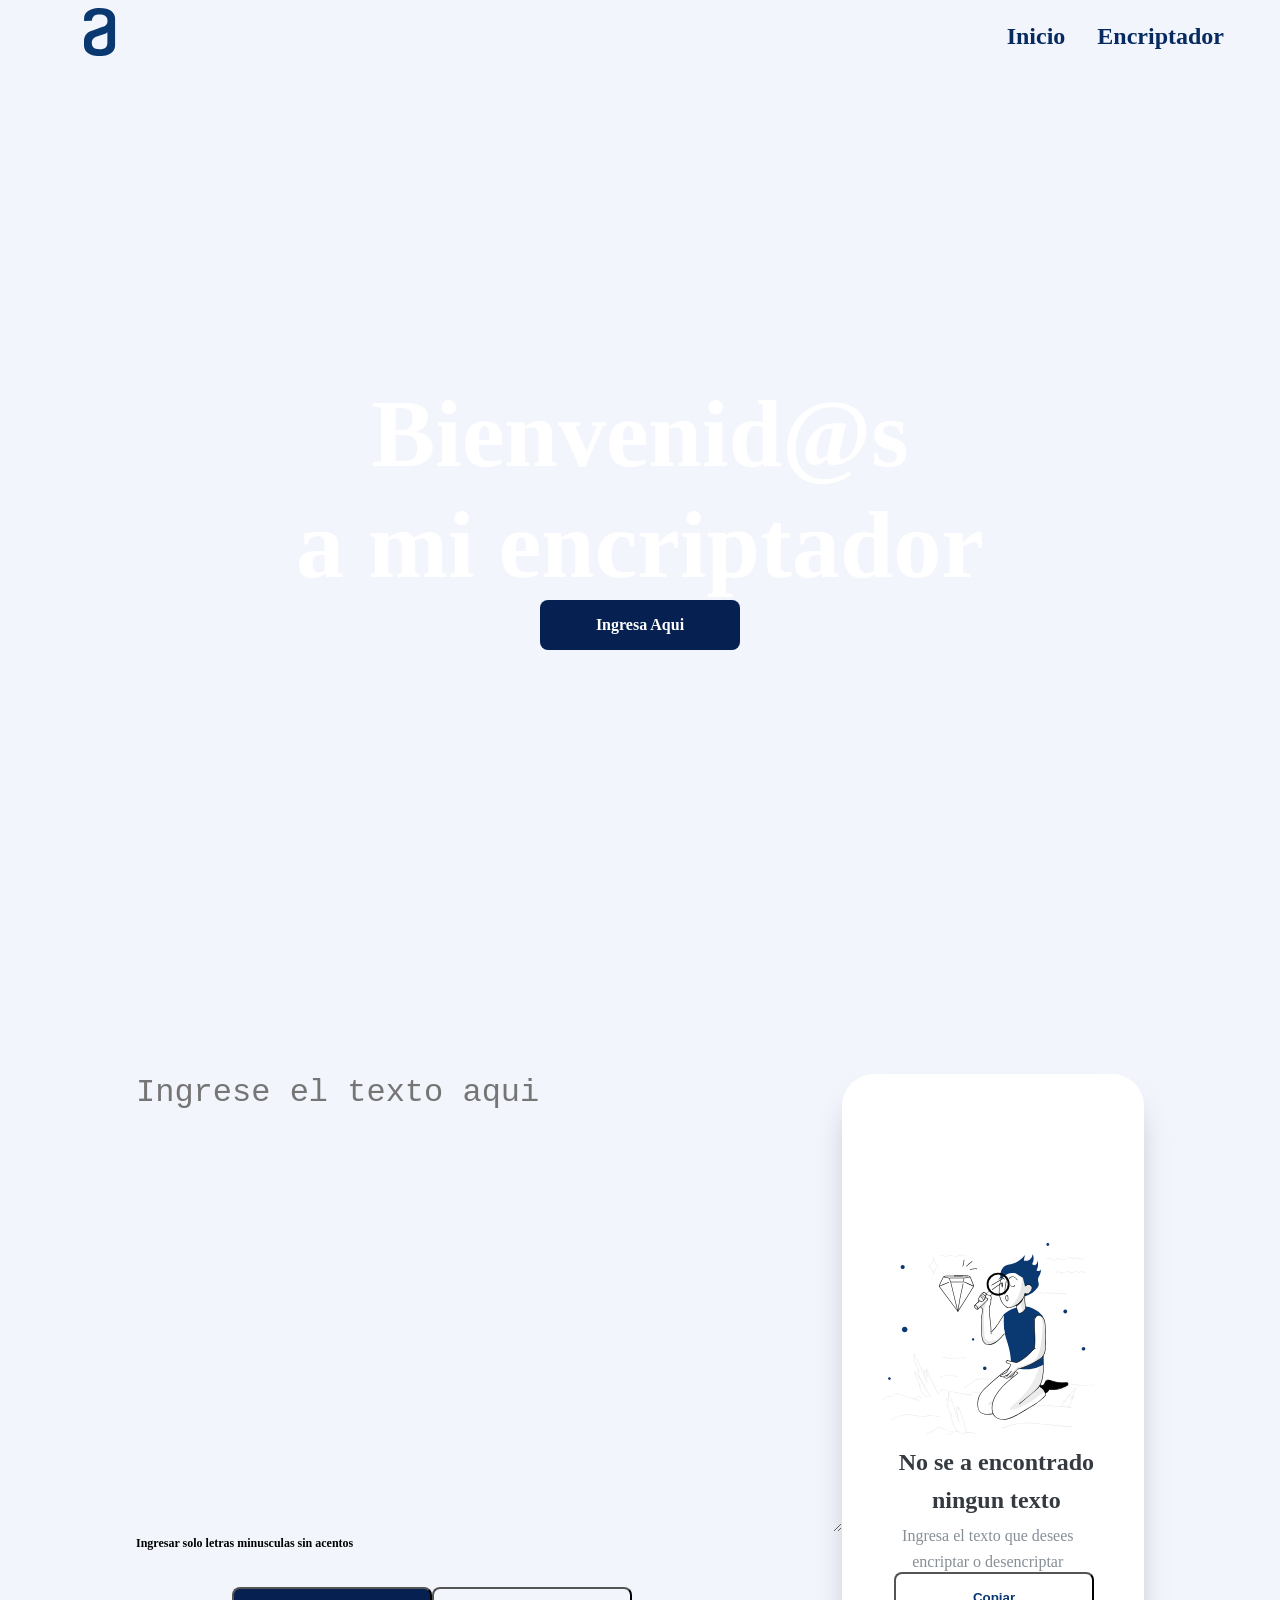
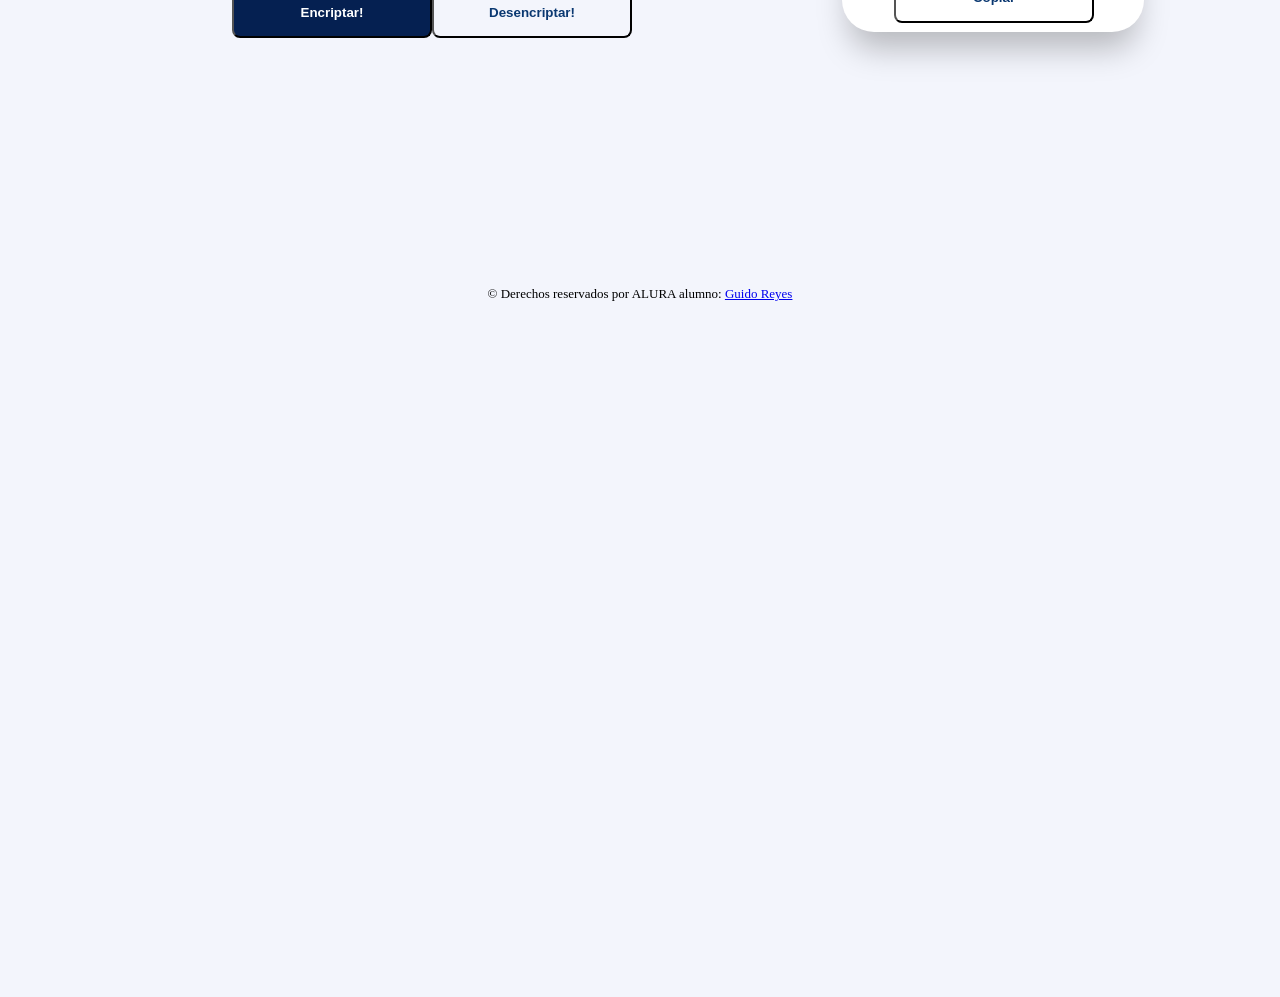
==== Encriptador/index.html @ b7d79e72 "Verificacion de archivos en git" ====
<!DOCTYPE html>
<html lang="es">
  <head>
    <meta charset="UTF-8" />
    <meta http-equiv="X-UA-Compatible" content="IE=edge" />
    <meta name="viewport" content="width=device-width, initial-scale=1.0" />
    <title>Encriptador</title>
    <link rel="stylesheet" href="style.css" />
  </head>
  <body>
    <header class="header">
      <section class="container">
        <div class="logo">
          <img src="Assets/Logo.svg"></img>
        </div>
        <button class="menu-btn">
          <svg
            xmlns="http://www.w3.org/2000/svg"
            width="24"
            height="24"
            viewBox="0 0 24 24"
          >
            <path d="M4 6H20V8H4zM4 11H20V13H4zM4 16H20V18H4z" />
          </svg>
          <svg
            class="none"
            xmlns="http://www.w3.org/2000/svg"
            width="24"
            height="24"
            viewBox="0 0 24 24"
          >
            <path
              d="M16.192 6.344L11.949 10.586 7.707 6.344 6.293 7.758 10.535 12 6.293 16.242 7.707 17.656 11.949 13.414 16.192 17.656 17.606 16.242 13.364 12 17.606 7.758z"
            />
          </svg>
        </button>
        <nav class="menu">
          <a href="#inicio">Inicio</a>
          <a href="#encriptador">Encriptador</a>
        </nav>
      </section>
    </header>
    <section id="inicio" class="home">
      <article class="hero-image" style="--hero-image: url('assets/hero-image-home.jpg'); --hero-attachment: fixed">
        <aside class="hero-image-opacity" style="--hero-opacity-color:var(--black.alpha-color);">
          <div class="hero-image-content">
            <h2 class="hero-image-title" style="--hero-color:var(--white-color);">
              Bienvenid@s <br> a mi encriptador
            </h2>
            <a href="#encriptador" class="btn">Ingresa Aqui</a>
          </div>
        </aside>
      </article>
    </section>
    <section id="encriptador" class="encrypt section container full-lg-screen">
      <article>
        <div class="slogan">
           <h1></h1>
        </div>
        <form action="">
          <label for="input-texto"></label>
          <textarea class="input-texto" type="text" name="input-texto" id="input-texto" placeholder="Ingrese el texto aqui"></textarea>
            <h4>Ingresar solo letras minusculas sin acentos</h4>
           <div class="botones">
            <div>
              <input onclick="encriptar()" class="btn"  type="button" value="Encriptar!" id="btn-encriptar" >
            </div>
            <input class="btn1"  type="button" value="Desencriptar!" id="btn-desencriptar">
            </div>
           </div>
        </form>
      </article>
      <article class="msg-box">
        <h2></h2>
        <div>
         
          <textarea class="text-input-salida box-shadow-1" type="text" id="msg" placeholder=""></textarea> 
        </div>
        <div class="boton-copiar">
          <button class="btn1" type="button" value="copiar" id="copyToClipboard"> Copiar </button>
        </div>
        <div class="imagen-oculta" id="img">
                <img src="Assets/Muñeco.svg">
                
        </div>
        <div><p id="texto_ocultar">No se a encontrado <br> ningun texto</p></div>
        <div><p id="texto_ocultar2">Ingresa el texto que desees encriptar o desencriptar</p></div>
      </article>
    </section>
    <footer class="footer">
      <small>
        <p class="copyright">&copy Derechos reservados por ALURA   
        <a>alumno:</a>
          <a href="https://www.linkedin.com/feed/?trk=homepage-basic_google-one-tap-submit"
          target="_blank"
          rel="noopener">
          Guido Reyes</a></p>
        </small>
    </footer>
    <script src="script.js"></script>
    <script src="copiar.js"></script>
  </body>
</html>
---- Encriptador/style.css ----
/*******Custom-properties********/
:root {
  --white-color: #ffffff;
  --white-alpha-color: rgba(255, 255, 255, 0.5);
  --black-alpha-color: rgba(0,0,0,0.5)
  --dark-blue-100: #609ed4;
  --darkblue200: #356ea9;
  --dark-blue-300: #0a3871;
  --dark-blue-400: #072b61;
  --dark-blue-500: #052051;
  --gray-100: #ced4da;
  --gray-200: #adb5bd;
  --gray-300: #868e96;
  --gray-400: #495057;
  --gray-500: #343a40;
  --light-blue-100: #f3f5fc;
  --light-blue-200: #eff1fa;
  --light-blue-300: #e9ecf8;
  --light-blue-400: #aab2d5;
  --light-blue-500: #757fb2;
  --color-fondo: #F3F5FC;
  --font: "Inter";
  --max-width: 1200px;
  --header-height: 4rem;
}

/*******Reset********/
html {
  box-sizing: border-box;
  font-family: var(--font);
  font-size: 16px;
  scroll-behavior: smooth;
}
*,
*::after,
*::before {
  box-sizing: inherit;
}

body {
  margin: 0;
  overflow-x: hidden;
  background-color: var(--color-fondo);
}

a {
  transition: all 0.5s ease-out;
}

a:hover {
  opacity: 0.75;
}

h1 {
  margin: 0;
  font-size: 2rem;
}

h2 {
  margin: 0;
  font-size: 1.5rem;
}

h3 {
  margin: 0;
  font-size: 1rem;
}

h4 {
  margin: 0;
  font-size: 0.75rem;
}

img {
  max-width: 100%;
  height: auto;
}

p {
  line-height: 1.6;
}

footer {
  float: left;
  width: 100%;
  text-align: center;
  background: var(--color-fondo);
  padding-bottom: 10rem;
  margin-bottom: 32rem; 

}
.copyright {
  color: #000000;
  font-size: 13px;
  margin: 20px;
}
/*******Components********/

/*******Heroimage********/
.hero-image {
  background-image: var(--hero-image);
  background-repeat: no-repeat;
  background-size: cover;
  background-position: center;
  background-attachment: var(--hero-attachment);
}

.hero-image-opacity {
  width: 100%;
  min-height: 100vh;
  display: flex;
  justify-content: center;
  align-items: center;
  text-align: center;
  background-color: var(--hero-opacity-color);
}

.hero-image-title{

font-size: 7.5vw;
  color: var(--hero-color);
}
/*******menu********/
.menu-btn {
  outline: thin solid var(--gray-500);
  border: 0;
  cursor: pointer;
  background-color: var(--light-blue-500);
}

.menu-btn svg {
  fill: var(--dark-blue-500);
}

.menu {
  position: fixed;
  left: 0;
  bottom: var(--header-height);
  width: 100%;
  display: flex;
  flex-direction: column;
  background-color: var(--darkblue200);
  opacity: 0;
  pointer-events: none;
  transition: opacity 0.5s ease;
}

.menu.is-active {
  opacity: 1;
  pointer-events: auto;
}

.menu a {
  padding: 1rem;
  font-size: 1.5rem;
  font-weight: bold;
  text-align: center;
  text-decoration: none;
  color: var(--dark-blue-400);
}

menu a:hover {
  color: var(--gray-200);
  background-color: var(--dark-blue-400);
}

.imagen-oculta{
  display: none;
}

#texto_ocultar{
  
  font-weight: 700;
  font-size: 24px;
  color:var(--gray-500);
  text-align: center;
  float: right;
  margin: -200px 10px 20px 0;
  padding: 0 40px;
  z-index: 1;
}

#texto_ocultar2{
  font-weight: 400;
  font-size: 16px;
  color:var(--gray-300);
  text-align: center;
  float: right;
  margin: -120px 10px 20px 0;
  padding: 0 40px;
  z-index: 1;
}

@media screen and (min-width: 1024px) {
  .menu-btn {
    display: none;
  }
.imagen-oculta{
    display: block;
    float: right;
    margin: -400px 10px 20px 0;
    padding: 0 40px;
    z-index: 1;
    text-align: center;
    font-weight: bold;
    
}

  .menu {
    position: static;
    width: auto;
    flex-direction: row;
    opacity: 1;
    pointer-events: auto;
    background-color: var(--color-fondo);
  }

  .menu a {
    padding: 0 1rem;
  }

  .menu a:hover {
    background-color: var(--color-fondo);
    
  }
}
/*******Utilities********/
.box-shadow-1 {
  box-shadow: 0 24px 32px -8px rgba(0, 0, 0, 0.25);
}

.btn {
  border-radius: 0.5rem;
  padding: 1rem;
  display: inline-block;
  width: 200px;
  font-weight: bold;
  text-align: center;
  text-decoration: none;
  color: var(--white-color);
  background-color: var(--dark-blue-500);
}

.btn1{
  border-radius: 0.5rem;
  padding: 1rem;
  display: inline-block;
  width: 200px;
  font-weight: bold;
  text-align: center;
  text-decoration: none;
  color: var(--dark-blue-300);
  background: transparent;
}
.container {
  margin-left: auto;
  margin-right: auto;
  max-width: var(--max-width);
}

.full-lg-screen {
  width: 100%;
  min-height: 100vh;
}

.none {
  display: none;
}

.section{
  padding: 2rem 1rem;
}

.text-center{
  text-align: center;
}

.text-left {
  text-align:left;

}

.text-right {
  text-align: right;
}



@media screen and (min-width: 1024px) {
  .text-lg-center{
  text-align: center;
}

.full-lg-screen {
  width: 100%;
  min-height: 100vh;
}

.text-lg-left {
  text-align:left;

}

.text-lg-right {
  text-align: right;
}
}

 
/*******Site-Styles********/

.header {
  position: fixed;
  left: 0;
  bottom: 0;
  z-index: 999;
  padding: 1rem;
  width: 100%;
  height: var(--header-height);
  background-color: var(--color-fondo);
}
.header > .container {
  display: flex;
  justify-content: space-between;
  align-items: center;
}

.logo {
  color: var(--dark-blue-500);
  font-weight: bold;
  font-size: 2rem;
  text-decoration: none;
}

.encrypt{
    display: flexbox;
    justify-content: space-between;
    align-content: center;
    padding: 6rem; 
  }
.input-texto{
    background: transparent;
    border:none;
    display: inline-block;
    text-align: justify;
    width: 100%;
    padding: 0 0 3rem 0;
    font-style: var(--font);
    font-weight: 400;
    font-size: 32px;
    color:var(--dark-blue-300);
  }
.text-input-salida{

    float: left;
    text-align: top;
    width: 100%;
    padding: 0 1rem 10rem 1rem;
    align-content: flex-end;
    border-radius:  32px;
    border:none;
    resize: none;
    outline:none;
    font-weight: 400;
    font-size: 20px;
    font-style: var(--font);
    color:var(--gray-400);
}

.text-input-salida:valid + label {
  opacity: 0;
}
.boton-copiar{

    float: right;
    margin: -60px 10px 20px 0;
    padding: 0 40px;
    z-index: 1;
    
  }

  .botones{
    display: inline-flexbox;
    margin: -80px;
    justify-content: center;
    align-content: center;
    padding: 6rem 0 6rem 10rem;
    
  
  }
  
@media screen and (min-width: 768px) and (max-width: 1024px){

.full-lg-screen {
  width: 100%;
  min-height: 100vh;
}
.encrypt{
    display: flexbox;
    justify-content: space-between;
    align-content: center;
    margin: -60px 20px 20px 0;
    
  }

  
   .botones{
    display: inline-flex;
    margin: -60px 0 20px 0;
    justify-content: space-between;
    align-content: center;
    padding: 6rem;
  
  }


  .boton-copiar{

    float:right ;
    margin: -60px 200px 20px 0;
    padding: 0 40px;
    z-index: 1;
    
    
  }
  
  .text-input-salida{
    
    float: left;
    text-align:left;
    width: 100%;
    padding: 0 1rem 6rem 1rem;
    align-content: flex-end;
    border-radius:  32px;
    border:none;
    font-weight: 400;
    font-size: 20px;
  }

  .text-input-salida{

    float: left;
    text-align: top;
    width: 100%;
    padding: 0 1rem 10rem 1rem;
    align-content: flex-end;
    border-radius:  32px;
    border:none;
    resize: none;
    outline:none;
    font-weight: 400;
    font-size: 20px;
}
  
#texto_ocultar{
  
  font-weight: 700;
  font-size: 24px;
  color:var(--gray-500);
  text-align: center;
  float: right;
  margin: -200px 180px 20px 0;
  padding: 0 40px;
  z-index: 1;
}

#texto_ocultar2{
  font-weight: 400;
  font-size: 16px;
  color:var(--gray-300);
  text-align: center;
  float: right;
  margin: -120px 120px 20px 0;
  padding: 0 40px;
  z-index: 1;
}

}
@media screen and (min-width: 1024px) {

  .encrypt{
    display: grid;
    grid-template-columns: repeat(2, 70% 30%);
    justify-content: space-between;
    align-content: center;
    padding: 6rem; 
  }

  .text-input-salida{
    
    float: left;
    text-align:left;
    width: 100%;
    padding: 0 1rem 32rem 1rem;
    align-content: flex-end;
    border-radius:  32px;
    border:none;
    font-weight: 400;
    font-size: 20px;
  }

  .input-texto{
    background: transparent;
    border:none;
    display: inline-block;
    text-align: justify;
    width: 100%;
    padding: 0 0 24rem 0;
    font-weight: 400;
    font-size: 32px;
    
    
  }

  

  .header {
    position: sticky;
    top: 0;
    padding: 0.5rem;
  }

  .botones{
    display: inline-flex;
    margin: -60px 20px 20px 0;
    justify-content: space-between;
    align-content: center;
    padding: 6rem ;
    
  
    
  }

  .boton-copiar{

    float: right;
    margin: -60px 10px 20px 0;
    padding: 0 40px;
    z-index: 1;
    
  }
  
}
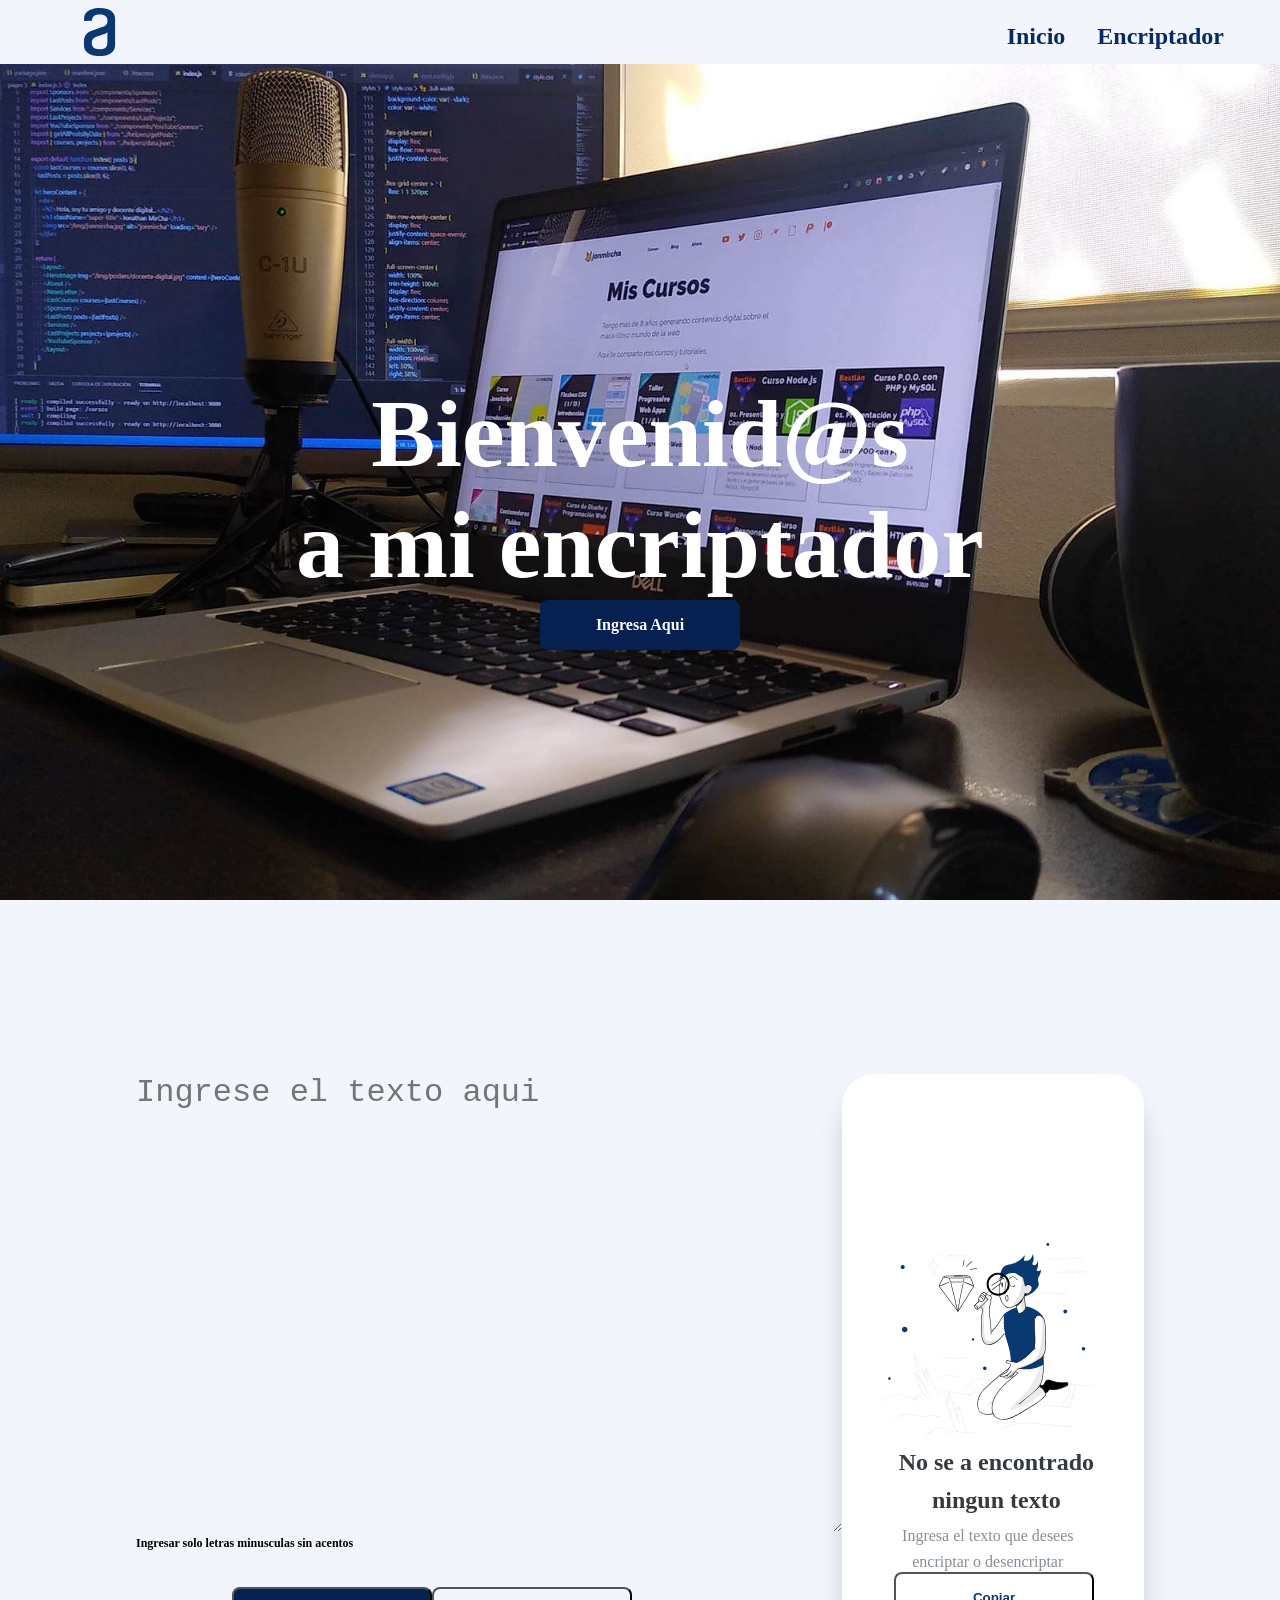
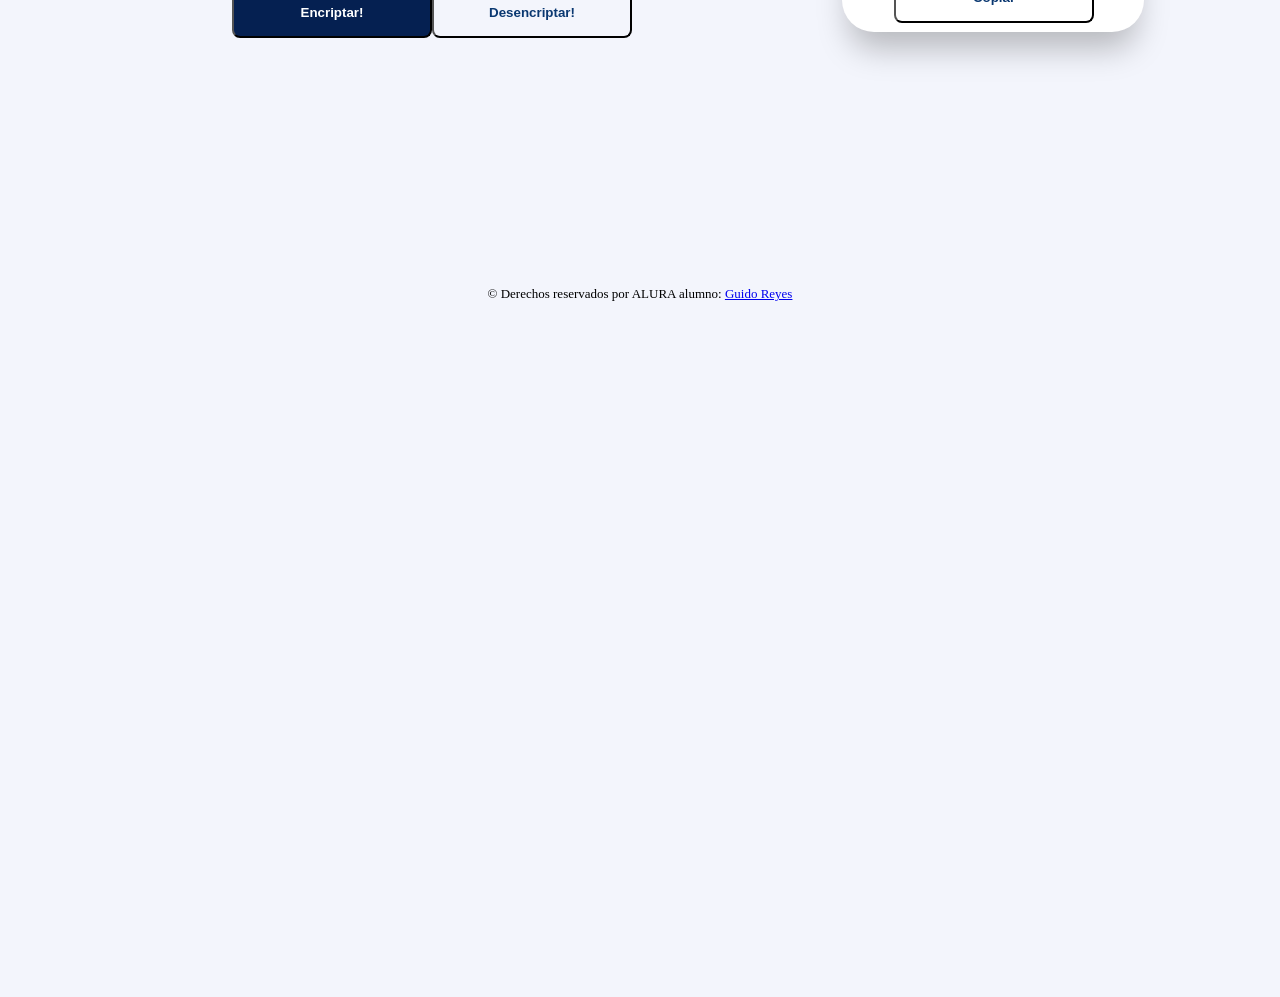
==== commit b7ab8059: "regresando al css a su ubicacion anterior" ====
--- a/Encriptador/index.html
+++ b/Encriptador/index.html
@@ -41,8 +41,8 @@
       </section>
     </header>
     <section id="inicio" class="home">
-      <article class="hero-image" style="--hero-image: url('assets/hero-image-home.jpg'); --hero-attachment: fixed">
-        <aside class="hero-image-opacity" style="--hero-opacity-color:var(--black.alpha-color);">
+      <article class="hero-image" style="--hero-image: url('Assets/hero-image-home.jpg'); --hero-attachment: fixed">
+        <aside class="hero-image-opacity" style="--hero-opacity-color:var(--black-alpha-color);">
           <div class="hero-image-content">
             <h2 class="hero-image-title" style="--hero-color:var(--white-color);">
               Bienvenid@s <br> a mi encriptador
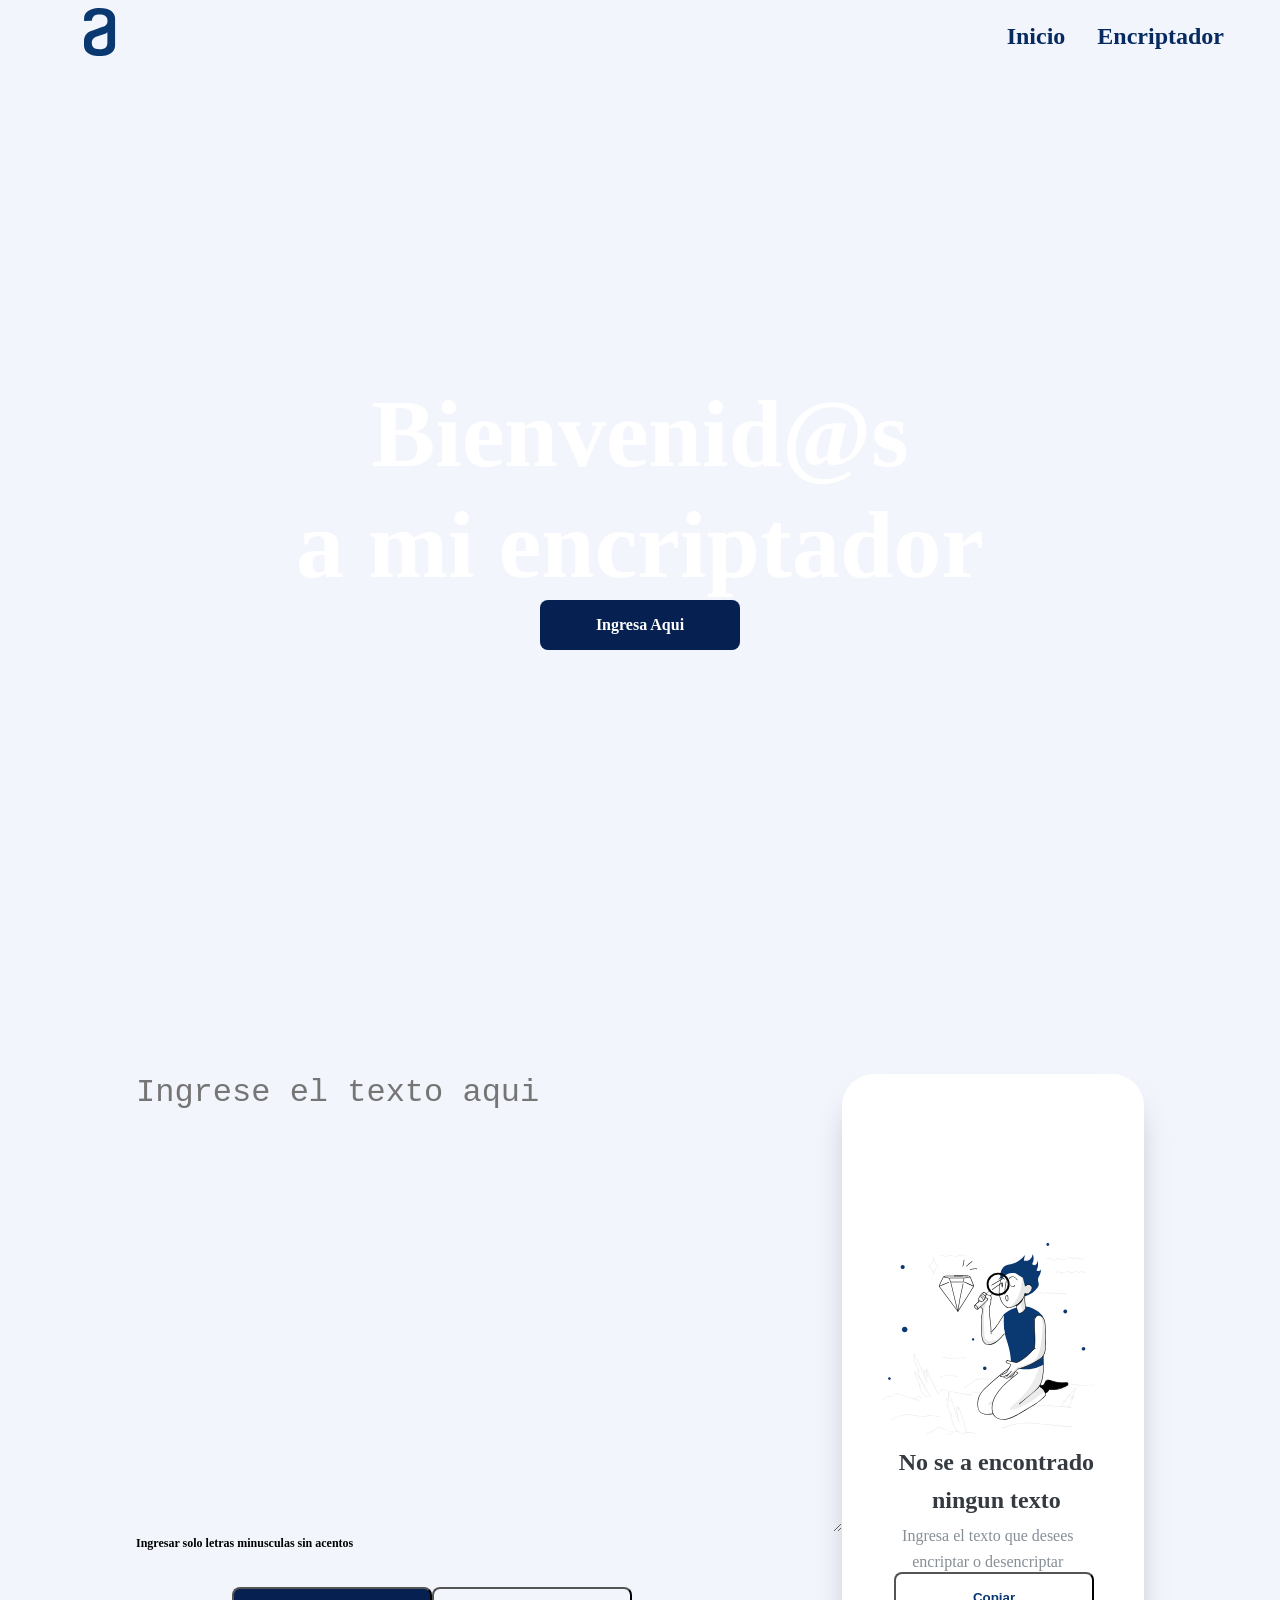
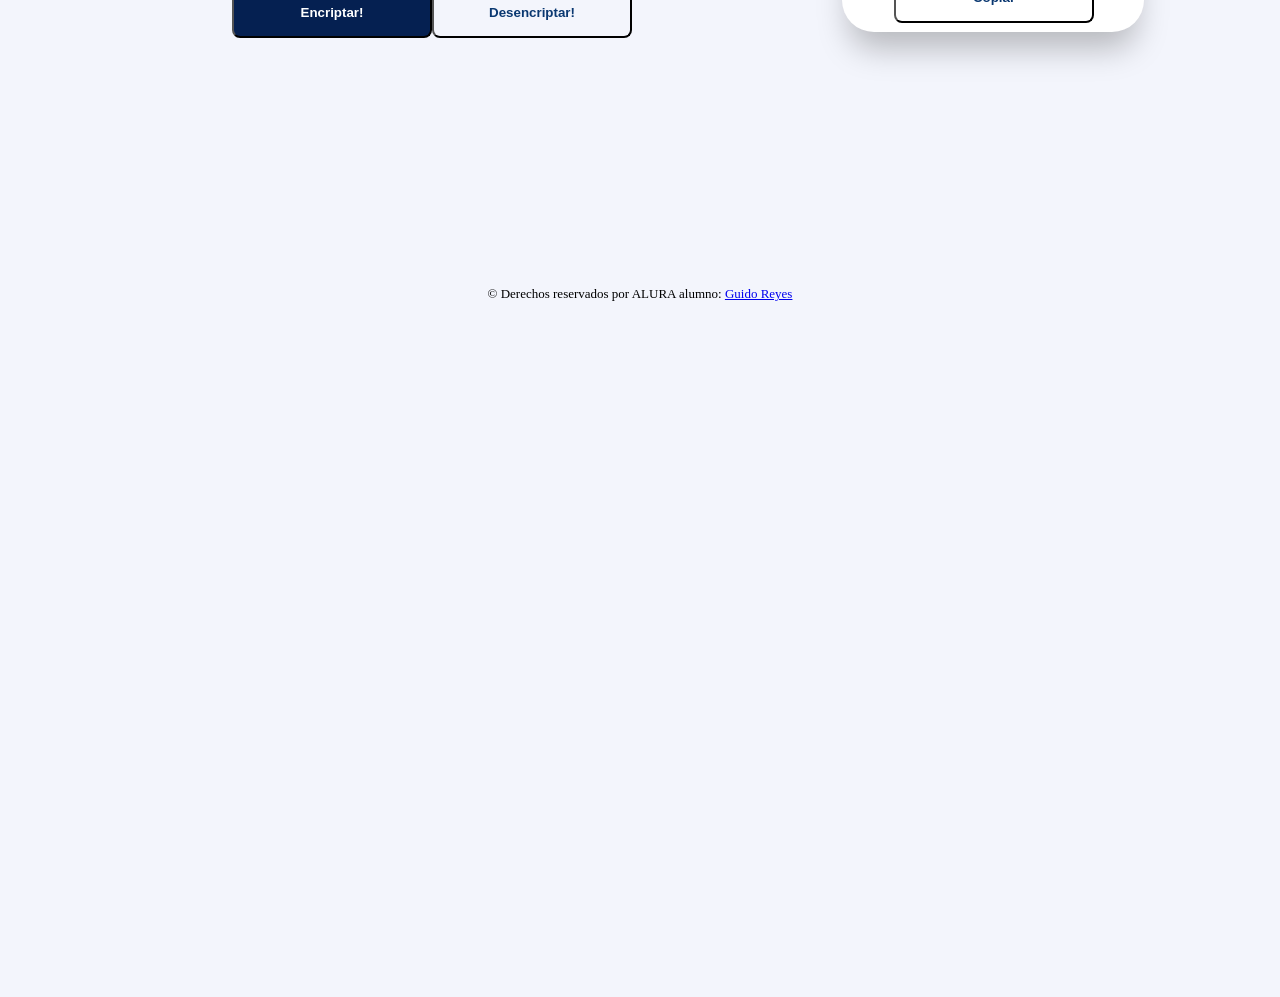
==== commit a1464e82: "quitar imagen anterior poner la  nueva cambio png" ====
--- a/Encriptador/index.html
+++ b/Encriptador/index.html
@@ -41,7 +41,7 @@
       </section>
     </header>
     <section id="inicio" class="home">
-      <article class="hero-image" style="--hero-image: url('Assets/hero-image-home.jpg'); --hero-attachment: fixed">
+      <article class="hero-image" style="--hero-image: url('Assets/img.png'); --hero-attachment: fixed">
         <aside class="hero-image-opacity" style="--hero-opacity-color:var(--black-alpha-color);">
           <div class="hero-image-content">
             <h2 class="hero-image-title" style="--hero-color:var(--white-color);">
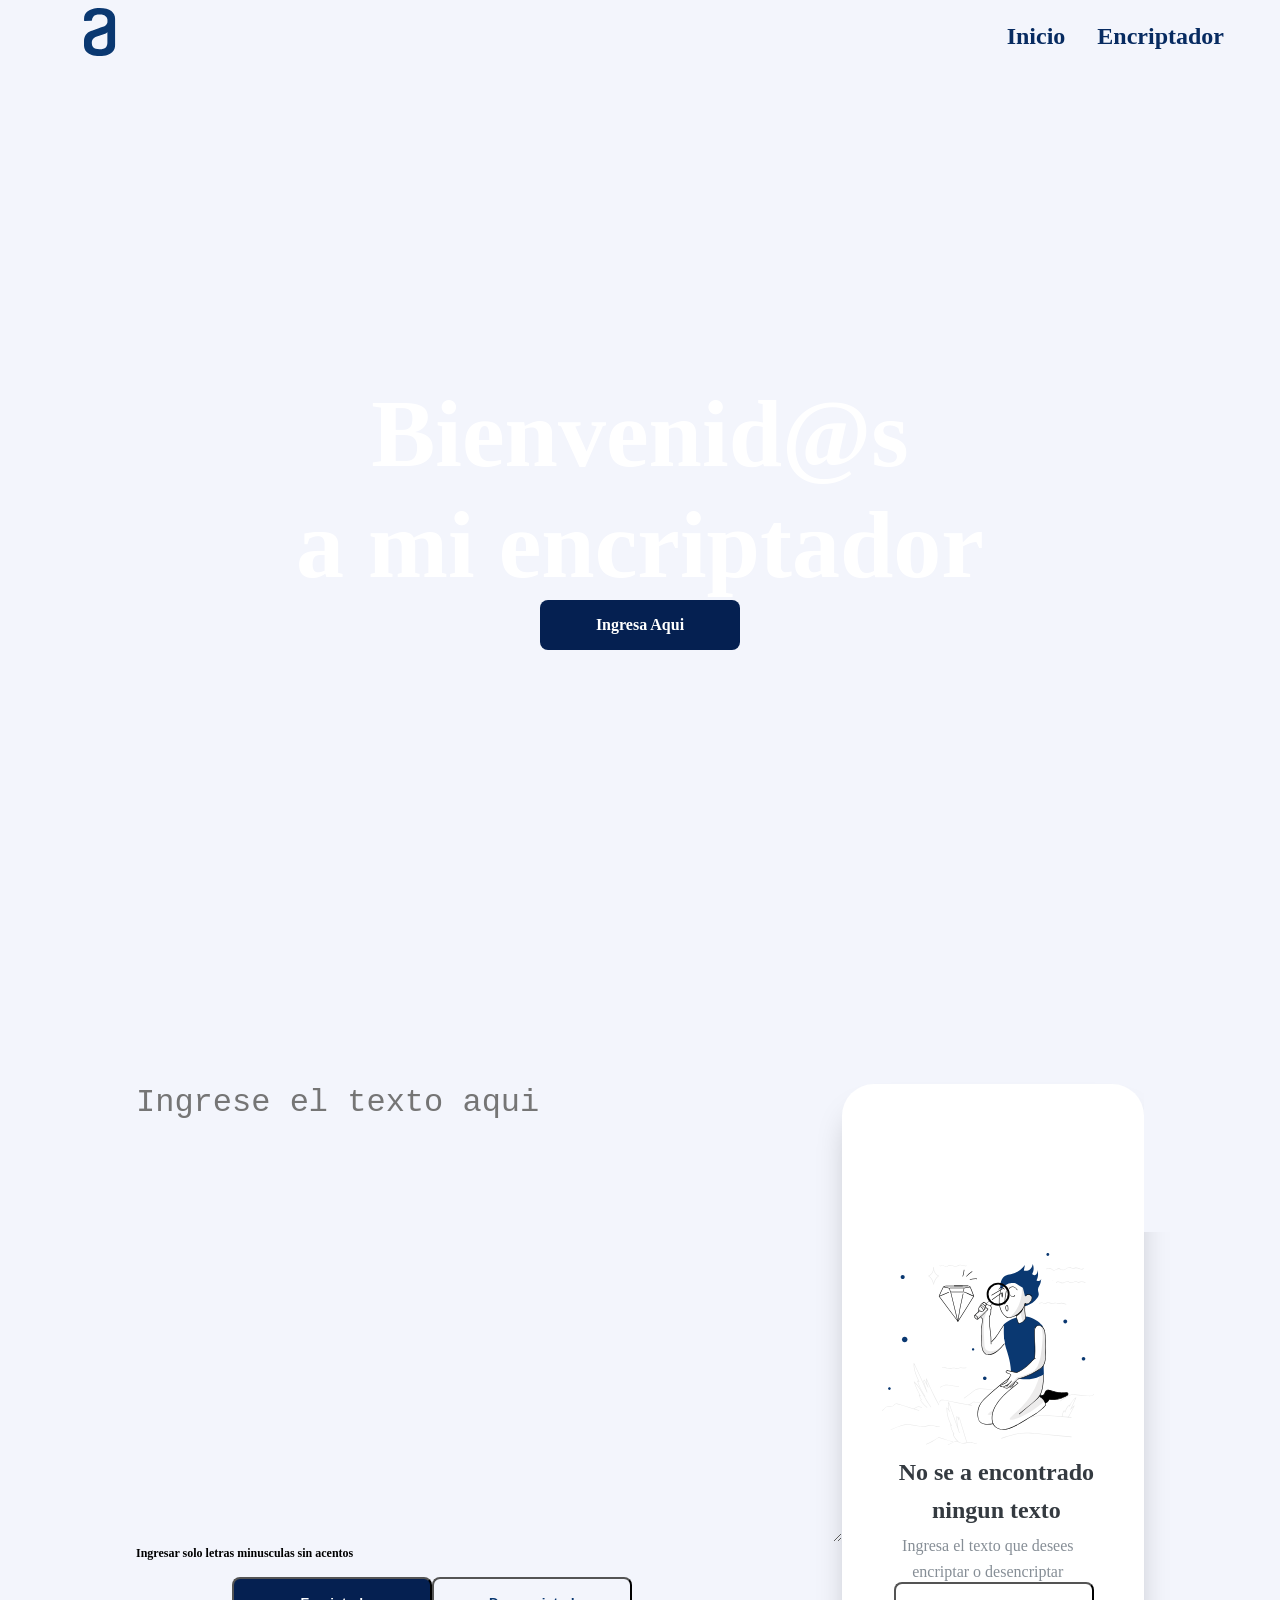
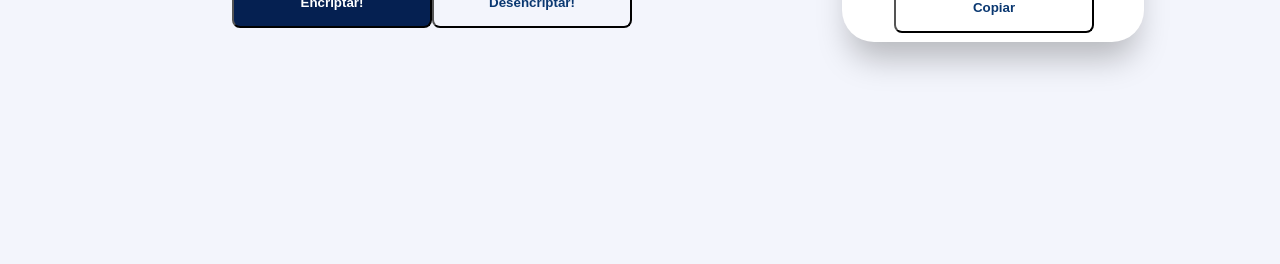
==== commit 4a09aa9d: "cambios al css" ====
--- a/Encriptador/index.html
+++ b/Encriptador/index.html
@@ -86,8 +86,7 @@
         <div><p id="texto_ocultar">No se a encontrado <br> ningun texto</p></div>
         <div><p id="texto_ocultar2">Ingresa el texto que desees encriptar o desencriptar</p></div>
       </article>
-    </section>
-    <footer class="footer">
+      <footer class="footer">
       <small>
         <p class="copyright">&copy Derechos reservados por ALURA   
         <a>alumno:</a>
@@ -97,6 +96,7 @@
           Guido Reyes</a></p>
         </small>
     </footer>
+    </section>
     <script src="script.js"></script>
     <script src="copiar.js"></script>
   </body>
--- a/Encriptador/style.css
+++ b/Encriptador/style.css
@@ -81,12 +81,11 @@
 }
 
 footer {
-  float: left;
   width: 100%;
   text-align: center;
   background: var(--color-fondo);
-  padding-bottom: 10rem;
-  margin-bottom: 32rem; 
+  padding: 1rem;
+  margin-bottom: 32rem;
 
 }
 .copyright {
@@ -192,6 +191,17 @@
 }
 
 @media screen and (min-width: 1024px) {
+
+  footer {
+  float:left;
+  width: 100%;
+  text-align: center;
+  background: var(--color-fondo);
+  padding: 0 15rem;
+  z-index: 1;
+  
+
+}
   .menu-btn {
     display: none;
   }
@@ -390,11 +400,32 @@
   }
   
 @media screen and (min-width: 768px) and (max-width: 1024px){
+  footer {
+  width: 100%;
+  text-align: center;
+  background: var(--color-fondo);
+  padding: 10rem;
+  margin-bottom: 32rem;
+  }
+
+.text-lg-center{
+  text-align: center;
+}
 
 .full-lg-screen {
   width: 100%;
   min-height: 100vh;
 }
+
+.text-lg-left {
+  text-align:left;
+
+}
+
+.text-lg-right {
+  text-align: right;
+}
+
 .encrypt{
     display: flexbox;
     justify-content: space-between;
@@ -522,7 +553,7 @@
 
   .botones{
     display: inline-flex;
-    margin: -60px 20px 20px 0;
+    margin: -80px 20px 20px 0;
     justify-content: space-between;
     align-content: center;
     padding: 6rem ;
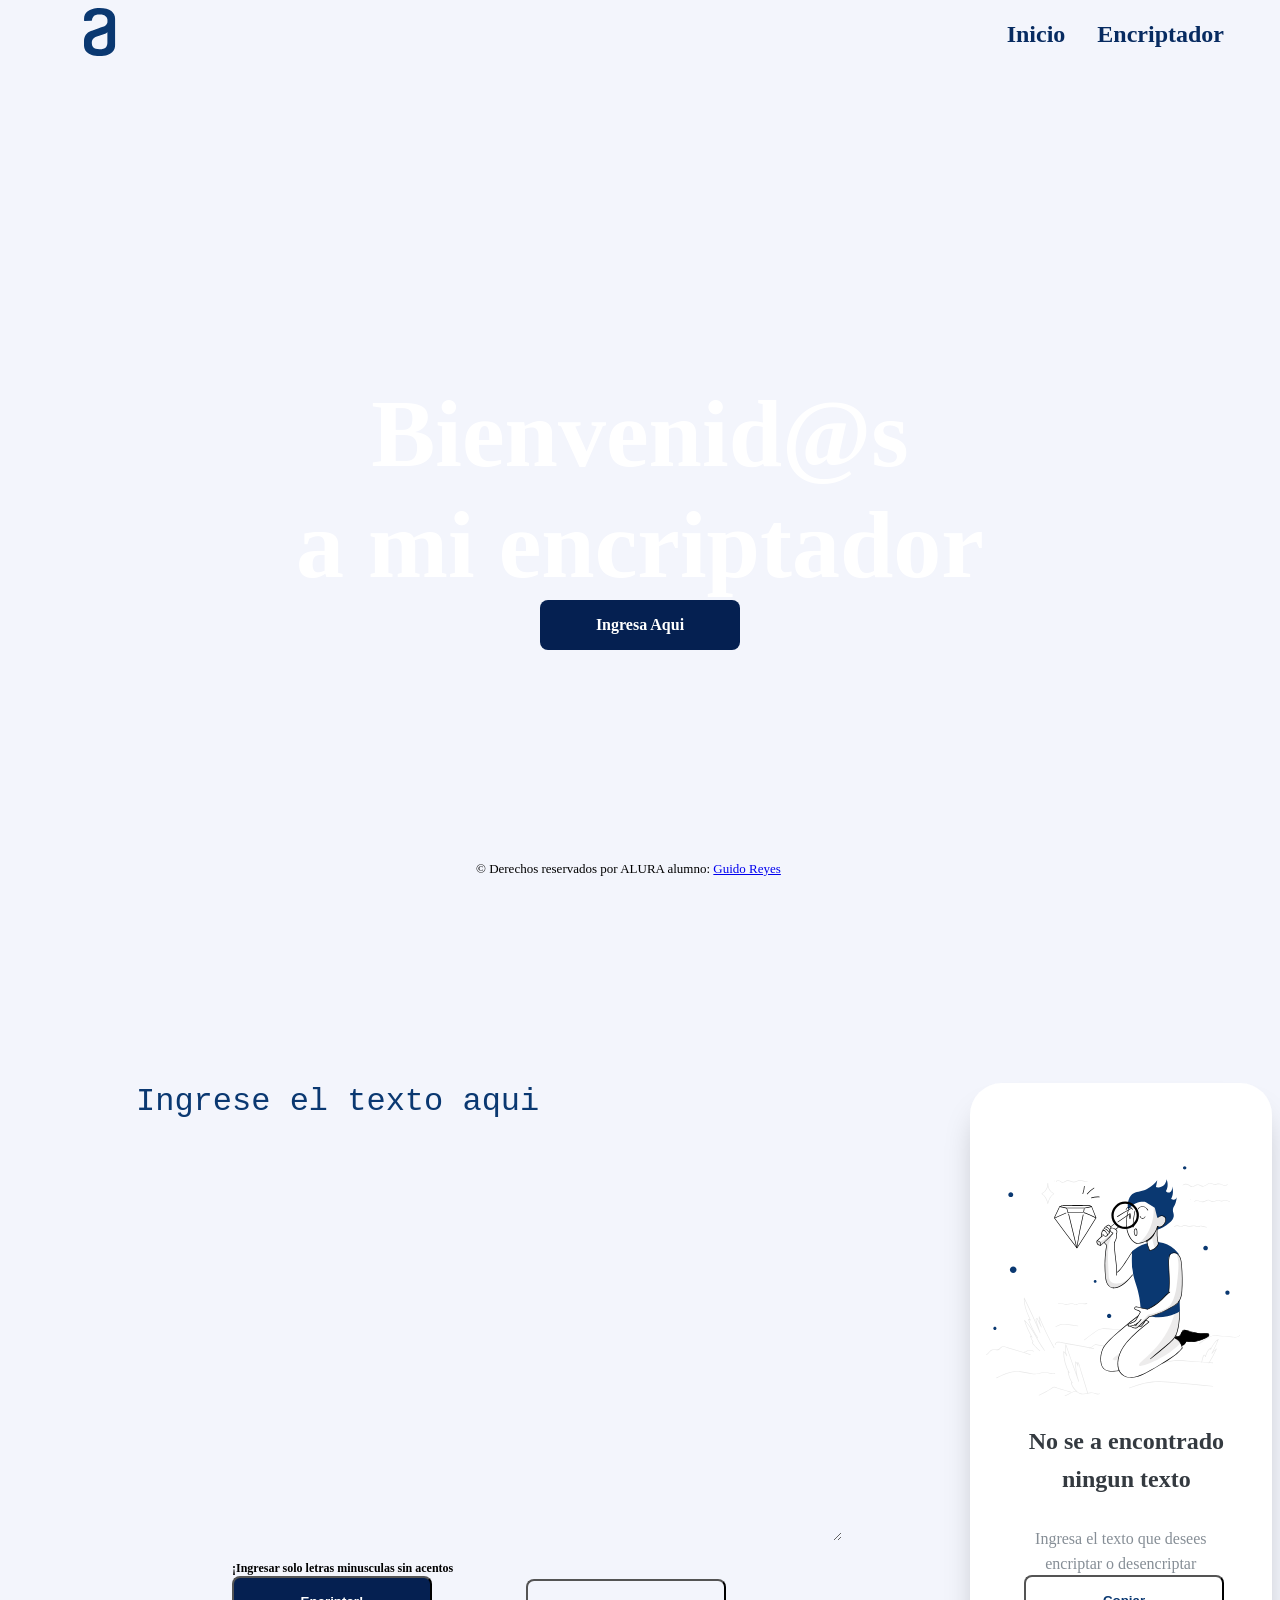
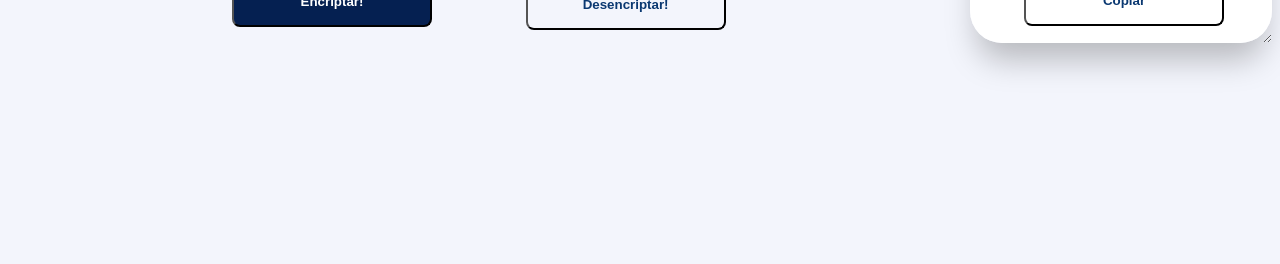
==== commit 21b0f8d4: "se cambiaron js  y el html y style" ====
--- a/Encriptador/index.html
+++ b/Encriptador/index.html
@@ -18,8 +18,7 @@
             xmlns="http://www.w3.org/2000/svg"
             width="24"
             height="24"
-            viewBox="0 0 24 24"
-          >
+            viewBox="0 0 24 24">
             <path d="M4 6H20V8H4zM4 11H20V13H4zM4 16H20V18H4z" />
           </svg>
           <svg
@@ -27,11 +26,9 @@
             xmlns="http://www.w3.org/2000/svg"
             width="24"
             height="24"
-            viewBox="0 0 24 24"
-          >
+            viewBox="0 0 24 24" >
             <path
-              d="M16.192 6.344L11.949 10.586 7.707 6.344 6.293 7.758 10.535 12 6.293 16.242 7.707 17.656 11.949 13.414 16.192 17.656 17.606 16.242 13.364 12 17.606 7.758z"
-            />
+              d="M16.192 6.344L11.949 10.586 7.707 6.344 6.293 7.758 10.535 12 6.293 16.242 7.707 17.656 11.949 13.414 16.192 17.656 17.606 16.242 13.364 12 17.606 7.758z"/>
           </svg>
         </button>
         <nav class="menu">
@@ -54,34 +51,29 @@
     </section>
     <section id="encriptador" class="encrypt section container full-lg-screen">
       <article>
-        <div class="slogan">
-           <h1></h1>
-        </div>
         <form action="">
           <label for="input-texto"></label>
           <textarea class="input-texto" type="text" name="input-texto" id="input-texto" placeholder="Ingrese el texto aqui"></textarea>
-            <h4>Ingresar solo letras minusculas sin acentos</h4>
            <div class="botones">
+            <h4>&iexclIngresar solo letras minusculas sin acentos</h4>
             <div>
               <input onclick="encriptar()" class="btn"  type="button" value="Encriptar!" id="btn-encriptar" >
             </div>
+            <div>
             <input class="btn1"  type="button" value="Desencriptar!" id="btn-desencriptar">
             </div>
            </div>
         </form>
       </article>
       <article class="msg-box">
-        <h2></h2>
         <div>
-         
           <textarea class="text-input-salida box-shadow-1" type="text" id="msg" placeholder=""></textarea> 
         </div>
         <div class="boton-copiar">
           <button class="btn1" type="button" value="copiar" id="copyToClipboard"> Copiar </button>
         </div>
         <div class="imagen-oculta" id="img">
-                <img src="Assets/Muñeco.svg">
-                
+                <img src="Assets/Muñeco.svg">        
         </div>
         <div><p id="texto_ocultar">No se a encontrado <br> ningun texto</p></div>
         <div><p id="texto_ocultar2">Ingresa el texto que desees encriptar o desencriptar</p></div>
--- a/Encriptador/style.css
+++ b/Encriptador/style.css
@@ -41,6 +41,8 @@
   margin: 0;
   overflow-x: hidden;
   background-color: var(--color-fondo);
+ 
+
 }
 
 a {
@@ -81,18 +83,23 @@
 }
 
 footer {
-  width: 100%;
-  text-align: center;
-  background: var(--color-fondo);
-  padding: 1rem;
-  margin-bottom: 32rem;
-
-}
-.copyright {
-  color: #000000;
-  font-size: 13px;
-  margin: 20px;
-}
+position:flex;
+bottom: 0;  
+margin: 10% 10% 10% 10%;
+text-align: center;
+}
+
+
+@media screen and (min-width: 1024px) {
+
+footer {
+position:fixed;
+padding: -1rem 1rem 1rem 4rem;
+align-content: center;
+margin: 0% 25% 0% 25% ;
+}
+}
+
 /*******Components********/
 
 /*******Heroimage********/
@@ -119,7 +126,12 @@
 font-size: 7.5vw;
   color: var(--hero-color);
 }
-/*******menu********/
+
+/************menu***********/
+.imagen-oculta{
+  display: none;
+}
+
 .menu-btn {
   outline: thin solid var(--gray-500);
   border: 0;
@@ -162,59 +174,13 @@
   color: var(--gray-200);
   background-color: var(--dark-blue-400);
 }
-
-.imagen-oculta{
-  display: none;
-}
-
-#texto_ocultar{
-  
-  font-weight: 700;
-  font-size: 24px;
-  color:var(--gray-500);
-  text-align: center;
-  float: right;
-  margin: -200px 10px 20px 0;
-  padding: 0 40px;
-  z-index: 1;
-}
-
-#texto_ocultar2{
-  font-weight: 400;
-  font-size: 16px;
-  color:var(--gray-300);
-  text-align: center;
-  float: right;
-  margin: -120px 10px 20px 0;
-  padding: 0 40px;
-  z-index: 1;
-}
-
 @media screen and (min-width: 1024px) {
 
-  footer {
-  float:left;
-  width: 100%;
-  text-align: center;
-  background: var(--color-fondo);
-  padding: 0 15rem;
-  z-index: 1;
-  
-
-}
+
   .menu-btn {
     display: none;
   }
-.imagen-oculta{
-    display: block;
-    float: right;
-    margin: -400px 10px 20px 0;
-    padding: 0 40px;
-    z-index: 1;
-    text-align: center;
-    font-weight: bold;
-    
-}
+
 
   .menu {
     position: static;
@@ -234,7 +200,7 @@
     
   }
 }
-/*******Utilities********/
+/***************UTILITIES**********/
 .box-shadow-1 {
   box-shadow: 0 24px 32px -8px rgba(0, 0, 0, 0.25);
 }
@@ -262,6 +228,16 @@
   color: var(--dark-blue-300);
   background: transparent;
 }
+
+.copyright {
+  color: #000000;
+  font-size: 13px;
+  margin: 20px;
+}
+.none {
+  display: none;
+}
+
 .container {
   margin-left: auto;
   margin-right: auto;
@@ -273,10 +249,6 @@
   min-height: 100vh;
 }
 
-.none {
-  display: none;
-}
-
 .section{
   padding: 2rem 1rem;
 }
@@ -294,29 +266,23 @@
   text-align: right;
 }
 
-
-
 @media screen and (min-width: 1024px) {
   .text-lg-center{
   text-align: center;
 }
-
-.full-lg-screen {
-  width: 100%;
-  min-height: 100vh;
-}
-
-.text-lg-left {
-  text-align:left;
-
-}
-
-.text-lg-right {
-  text-align: right;
-}
-}
-
- 
+ .btn1{
+  float:right;
+  margin: -3rem 0 0 0;
+  border-radius: 0.5rem;
+  padding: 1rem;
+  width: 200px;
+  font-weight: bold;
+  text-align: center;
+  text-decoration: none;
+  color: var(--dark-blue-300);
+  background: transparent;
+}
+}
 /*******Site-Styles********/
 
 .header {
@@ -335,20 +301,22 @@
   align-items: center;
 }
 
-.logo {
-  color: var(--dark-blue-500);
-  font-weight: bold;
-  font-size: 2rem;
-  text-decoration: none;
-}
+
+.header {
+    position: sticky;
+    top: 0;
+    padding: 0.5rem;
+  }
+
+
 
 .encrypt{
     display: flexbox;
-    justify-content: space-between;
-    align-content: center;
-    padding: 6rem; 
-  }
+    padding: 2rem 1rem 2rem 1rem;
+}
+
 .input-texto{
+   
     background: transparent;
     border:none;
     display: inline-block;
@@ -360,16 +328,24 @@
     font-size: 32px;
     color:var(--dark-blue-300);
   }
+
+.input-texto::-webkit-input-placeholder{
+    font-style: var(--font);
+    font-weight: 400;
+    font-size: 32px;
+    color:var(--dark-blue-300);
+}
 .text-input-salida{
-
     float: left;
     text-align: top;
+    resize: horizontal;
+    min-height: 60px;
+    max-height: 300px;
     width: 100%;
-    padding: 0 1rem 10rem 1rem;
-    align-content: flex-end;
+    padding: 0 5rem 10rem 1rem;
+    margin: 0 0 0 0;
     border-radius:  32px;
     border:none;
-    resize: none;
     outline:none;
     font-weight: 400;
     font-size: 20px;
@@ -380,133 +356,42 @@
 .text-input-salida:valid + label {
   opacity: 0;
 }
+
+.botones{
+    display: flexbox;
+    margin: 10px 0px 10px 4rem;
+    
+}
+
 .boton-copiar{
-
+    margin: -4rem 5rem 0 0;
     float: right;
-    margin: -60px 10px 20px 0;
-    padding: 0 40px;
     z-index: 1;
-    
-  }
-
-  .botones{
-    display: inline-flexbox;
-    margin: -80px;
-    justify-content: center;
-    align-content: center;
-    padding: 6rem 0 6rem 10rem;
-    
   
-  }
-  
-@media screen and (min-width: 768px) and (max-width: 1024px){
-  footer {
-  width: 100%;
-  text-align: center;
-  background: var(--color-fondo);
-  padding: 10rem;
-  margin-bottom: 32rem;
-  }
-
-.text-lg-center{
-  text-align: center;
-}
-
-.full-lg-screen {
-  width: 100%;
-  min-height: 100vh;
-}
-
-.text-lg-left {
-  text-align:left;
-
-}
-
-.text-lg-right {
-  text-align: right;
-}
-
-.encrypt{
-    display: flexbox;
-    justify-content: space-between;
-    align-content: center;
-    margin: -60px 20px 20px 0;
-    
-  }
-
-  
-   .botones{
-    display: inline-flex;
-    margin: -60px 0 20px 0;
-    justify-content: space-between;
-    align-content: center;
-    padding: 6rem;
-  
-  }
-
-
-  .boton-copiar{
-
-    float:right ;
-    margin: -60px 200px 20px 0;
-    padding: 0 40px;
-    z-index: 1;
-    
-    
-  }
-  
-  .text-input-salida{
-    
-    float: left;
-    text-align:left;
-    width: 100%;
-    padding: 0 1rem 6rem 1rem;
-    align-content: flex-end;
-    border-radius:  32px;
-    border:none;
-    font-weight: 400;
-    font-size: 20px;
-  }
-
-  .text-input-salida{
-
-    float: left;
-    text-align: top;
-    width: 100%;
-    padding: 0 1rem 10rem 1rem;
-    align-content: flex-end;
-    border-radius:  32px;
-    border:none;
-    resize: none;
-    outline:none;
-    font-weight: 400;
-    font-size: 20px;
-}
-  
-#texto_ocultar{
-  
+
+    
+  }
+
+  #texto_ocultar{
+  float: right;
   font-weight: 700;
   font-size: 24px;
   color:var(--gray-500);
-  text-align: center;
+  margin: -12rem 5rem 0 0 ;
+  text-align: center;
+  z-index: 999;
+}
+
+#texto_ocultar2{
   float: right;
-  margin: -200px 180px 20px 0;
-  padding: 0 40px;
-  z-index: 1;
-}
-
-#texto_ocultar2{
   font-weight: 400;
   font-size: 16px;
   color:var(--gray-300);
-  text-align: center;
-  float: right;
-  margin: -120px 120px 20px 0;
-  padding: 0 40px;
-  z-index: 1;
-}
-
-}
+  margin: -8rem 2rem 0 0 ;
+  text-align: center;
+  z-index: 999;
+}
+
 @media screen and (min-width: 1024px) {
 
   .encrypt{
@@ -522,7 +407,8 @@
     float: left;
     text-align:left;
     width: 100%;
-    padding: 0 1rem 32rem 1rem;
+    margin: 0 0 0 8rem;
+    padding: 0 1rem 35rem 1rem;
     align-content: flex-end;
     border-radius:  32px;
     border:none;
@@ -552,7 +438,7 @@
   }
 
   .botones{
-    display: inline-flex;
+    display: flexbox;
     margin: -80px 20px 20px 0;
     justify-content: space-between;
     align-content: center;
@@ -565,10 +451,139 @@
   .boton-copiar{
 
     float: right;
-    margin: -60px 10px 20px 0;
+    margin: -20px -120px 20px 0;
     padding: 0 40px;
     z-index: 1;
     
   }
+
+  #texto_ocultar{
+  float: right;
+  font-weight: 700;
+  font-size: 24px;
+  color:var(--gray-500);
+  margin: -20rem -11rem 2rem 5rem;
+  padding: 6rem;
+  text-align: center;
+  z-index: 999;
+}
+
+#texto_ocultar2{
+  float: right;
+  font-weight: 400;
+  font-size: 16px;
+  color:var(--gray-300);
+  margin: -13.5rem -11rem 2rem 5rem;
+  padding: 6rem;
+  text-align: center;
+  z-index: 999;
+}
   
-}
+  .imagen-oculta{
+    display: block;
+    float: right;
+    margin: -30rem -6rem 4rem 9rem;
+    z-index: 1;
+    text-align: center;
+    font-weight: bold;
+    
+}
+}
+ 
+@media screen and (min-width: 480px) and (max-width: 768px){
+.encrypt{
+    display: grid;
+    padding: 2rem 1rem 2rem 1rem;
+    grid-auto-rows: auto;
+}
+.botones{
+    display: flexbox;
+    margin: -80px 20px 20px 0;
+    justify-content: space-between;
+    align-content: center;
+    padding: 6rem ;
+  }
+
+  .btn1{
+  float:right;
+  margin: -3rem 0 0 0;
+  border-radius: 0.5rem;
+  padding: 1rem;
+  width: 200px;
+  font-weight: bold;
+  text-align: center;
+  text-decoration: none;
+  color: var(--dark-blue-300);
+  background: transparent;
+}
+
+.input-texto{
+    background: transparent;
+    border:none;
+    display: inline-block;
+    text-align: justify;
+    width: 100%;
+    padding: 0 0 30rem 0;
+    margin: 0 -2rem 0 0;
+    font-weight: 400;
+    font-size: 32px;
+}
+
+.boton-copiar{
+
+    float: right;
+    margin: -20px -40px 20px 20px;
+    padding: 0 280px;
+    z-index: 1;
+    
+  }
+
+  #texto_ocultar{
+  float: right;
+  font-weight: 700;
+  font-size: 24px;
+  color:var(--gray-500);
+  margin: -19rem 9rem 2rem 13rem;
+  padding: 6rem;
+  text-align: center;
+  z-index: 999;
+}
+
+#texto_ocultar2{
+  float: right;
+  font-weight: 400;
+  font-size: 16px;
+  color:var(--gray-300);
+  margin: -13.5rem 6rem 2rem 10rem;
+  padding: 6rem;
+  text-align: center;
+  z-index: 999;
+}
+
+footer {
+position:fixed;
+padding: -1rem -4rem 1rem 7rem;
+align-content: center;
+margin: 0% 25% 0% 25% ;
+}
+
+.text-input-salida{
+    float: left;
+    text-align: top;
+    resize: horizontal;
+    min-height: 60px;
+    max-height: 300px;
+    width: 100%;
+    padding: 0 5rem 10rem 1rem;
+    margin: 0 0 0 0;
+    border-radius:  32px;
+    border:none;
+    outline:none;
+    font-weight: 400;
+    font-size: 20px;
+    font-style: var(--font);
+    color:var(--gray-400);
+}
+}
+
+
